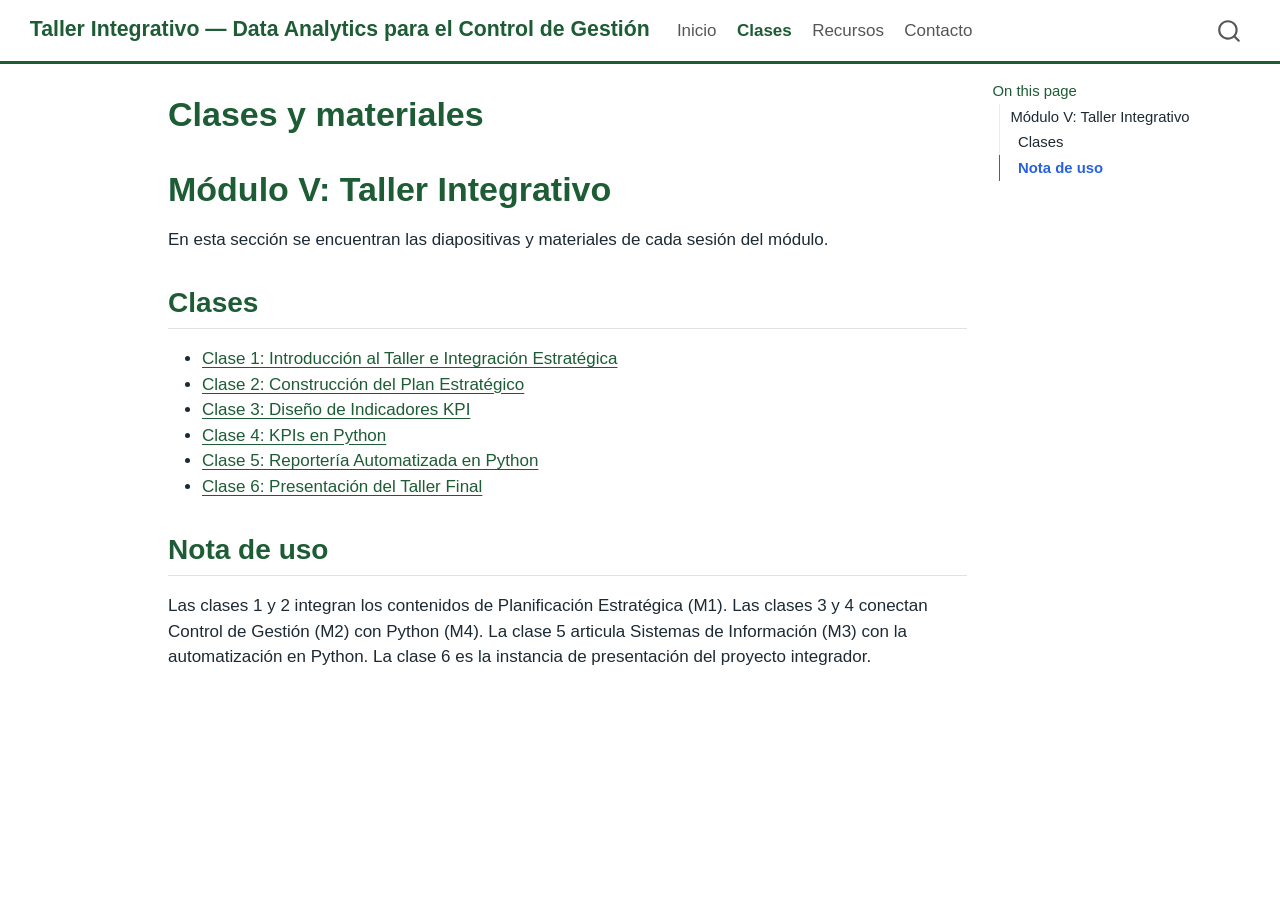
==== docs/clases/index.html @ f38a1c23 "Compilar sitio con quarto render — docs generados" ====
<!DOCTYPE html>
<html xmlns="http://www.w3.org/1999/xhtml" lang="en" xml:lang="en"><head>

<meta charset="utf-8">
<meta name="generator" content="quarto-1.9.38">

<meta name="viewport" content="width=device-width, initial-scale=1.0, user-scalable=yes">


<title>Clases y materiales – Taller Integrativo — Data Analytics para el Control de Gestión</title>
<style>
/* Default styles provided by pandoc.
** See https://pandoc.org/MANUAL.html#variables-for-html for config info.
*/
code{white-space: pre-wrap;}
span.smallcaps{font-variant: small-caps;}
div.columns{display: flex; gap: min(4vw, 1.5em);}
div.column{flex: auto; overflow-x: auto;}
div.hanging-indent{margin-left: 1.5em; text-indent: -1.5em;}
ul.task-list{list-style: none;}
ul.task-list li input[type="checkbox"] {
  width: 0.8em;
  margin: 0 0.8em 0.2em -1em; /* quarto-specific, see https://github.com/quarto-dev/quarto-cli/issues/4556 */ 
  vertical-align: middle;
}
</style>


<script src="../site_libs/quarto-nav/quarto-nav.js"></script>
<script src="../site_libs/quarto-nav/headroom.min.js"></script>
<script src="../site_libs/clipboard/clipboard.min.js"></script>
<script src="../site_libs/quarto-search/autocomplete.umd.js"></script>
<script src="../site_libs/quarto-search/fuse.min.js"></script>
<script src="../site_libs/quarto-search/quarto-search.js"></script>
<meta name="quarto:offset" content="../">
<script src="../site_libs/quarto-html/quarto.js" type="module"></script>
<script src="../site_libs/quarto-html/tabsets/tabsets.js" type="module"></script>
<script src="../site_libs/quarto-html/popper.min.js"></script>
<script src="../site_libs/quarto-html/tippy.umd.min.js"></script>
<script src="../site_libs/quarto-html/anchor.min.js"></script>
<link href="../site_libs/quarto-html/tippy.css" rel="stylesheet">
<link href="../site_libs/quarto-html/quarto-syntax-highlighting-15634bcf2e68342d4ad2dfa704d543f6.css" rel="stylesheet" id="quarto-text-highlighting-styles">
<script src="../site_libs/bootstrap/bootstrap.min.js"></script>
<link href="../site_libs/bootstrap/bootstrap-icons.css" rel="stylesheet">
<link href="../site_libs/bootstrap/bootstrap-a0f9fd0d421825b736dc1bbcbcba2219.min.css" rel="stylesheet" append-hash="true" id="quarto-bootstrap" data-mode="light">
<script id="quarto-search-options" type="application/json">{
  "location": "navbar",
  "copy-button": false,
  "collapse-after": 3,
  "panel-placement": "end",
  "type": "overlay",
  "limit": 50,
  "keyboard-shortcut": [
    "f",
    "/",
    "s"
  ],
  "show-item-context": false,
  "language": {
    "search-no-results-text": "No results",
    "search-matching-documents-text": "matching documents",
    "search-copy-link-title": "Copy link to search",
    "search-hide-matches-text": "Hide additional matches",
    "search-more-match-text": "more match in this document",
    "search-more-matches-text": "more matches in this document",
    "search-clear-button-title": "Clear",
    "search-text-placeholder": "",
    "search-detached-cancel-button-title": "Cancel",
    "search-submit-button-title": "Submit",
    "search-label": "Search"
  }
}</script>


<link rel="stylesheet" href="../styles.css">
</head>

<body class="nav-fixed quarto-light">

<div id="quarto-search-results"></div>
  <header id="quarto-header" class="headroom fixed-top">
    <nav class="navbar navbar-expand-lg " data-bs-theme="dark">
      <div class="navbar-container container-fluid">
      <div class="navbar-brand-container mx-auto">
    <a class="navbar-brand" href="../index.html">
    <span class="navbar-title">Taller Integrativo — Data Analytics para el Control de Gestión</span>
    </a>
  </div>
            <div id="quarto-search" class="" title="Search"></div>
          <button class="navbar-toggler" type="button" data-bs-toggle="collapse" data-bs-target="#navbarCollapse" aria-controls="navbarCollapse" role="menu" aria-expanded="false" aria-label="Toggle navigation" onclick="if (window.quartoToggleHeadroom) { window.quartoToggleHeadroom(); }">
  <span class="navbar-toggler-icon"></span>
</button>
          <div class="collapse navbar-collapse" id="navbarCollapse">
            <ul class="navbar-nav navbar-nav-scroll me-auto">
  <li class="nav-item">
    <a class="nav-link" href="../index.html"> 
<span class="menu-text">Inicio</span></a>
  </li>  
  <li class="nav-item">
    <a class="nav-link active" href="../clases/index.html" aria-current="page"> 
<span class="menu-text">Clases</span></a>
  </li>  
  <li class="nav-item">
    <a class="nav-link" href="../recursos.html"> 
<span class="menu-text">Recursos</span></a>
  </li>  
  <li class="nav-item">
    <a class="nav-link" href="../contacto.html"> 
<span class="menu-text">Contacto</span></a>
  </li>  
</ul>
          </div> <!-- /navcollapse -->
            <div class="quarto-navbar-tools">
</div>
      </div> <!-- /container-fluid -->
    </nav>
</header>
<!-- content -->
<div id="quarto-content" class="quarto-container page-columns page-rows-contents page-layout-article page-navbar">
<!-- sidebar -->
<!-- margin-sidebar -->
    <div id="quarto-margin-sidebar" class="sidebar margin-sidebar">
        <nav id="TOC" role="doc-toc" class="toc-active">
    <h2 id="toc-title">On this page</h2>
   
  <ul>
  <li><a href="#módulo-v-taller-integrativo" id="toc-módulo-v-taller-integrativo" class="nav-link active" data-scroll-target="#módulo-v-taller-integrativo">Módulo V: Taller Integrativo</a>
  <ul class="collapse">
  <li><a href="#clases" id="toc-clases" class="nav-link" data-scroll-target="#clases">Clases</a></li>
  <li><a href="#nota-de-uso" id="toc-nota-de-uso" class="nav-link" data-scroll-target="#nota-de-uso">Nota de uso</a></li>
  </ul></li>
  </ul>
</nav>
    </div>
<!-- main -->
<main class="content" id="quarto-document-content">

<header id="title-block-header" class="quarto-title-block default">
<div class="quarto-title">
<h1 class="title">Clases y materiales</h1>
</div>



<div class="quarto-title-meta">

    
  
    
  </div>
  


</header>


<section id="módulo-v-taller-integrativo" class="level1">
<h1>Módulo V: Taller Integrativo</h1>
<p>En esta sección se encuentran las diapositivas y materiales de cada sesión del módulo.</p>
<section id="clases" class="level2">
<h2 class="anchored" data-anchor-id="clases">Clases</h2>
<ul>
<li><a href="../clases/m05-clase01-introduccion-diagnostico.html">Clase 1: Introducción al Taller e Integración Estratégica</a></li>
<li><a href="../clases/m05-clase02-plan-estrategico.html">Clase 2: Construcción del Plan Estratégico</a></li>
<li><a href="../clases/m05-clase03-kpi-diseno.html">Clase 3: Diseño de Indicadores KPI</a></li>
<li><a href="../clases/m05-clase04-kpi-python.html">Clase 4: KPIs en Python</a></li>
<li><a href="../clases/m05-clase05-reporteria-python.html">Clase 5: Reportería Automatizada en Python</a></li>
<li><a href="../clases/m05-clase06-presentacion-taller.html">Clase 6: Presentación del Taller Final</a></li>
</ul>
</section>
<section id="nota-de-uso" class="level2">
<h2 class="anchored" data-anchor-id="nota-de-uso">Nota de uso</h2>
<p>Las clases 1 y 2 integran los contenidos de Planificación Estratégica (M1). Las clases 3 y 4 conectan Control de Gestión (M2) con Python (M4). La clase 5 articula Sistemas de Información (M3) con la automatización en Python. La clase 6 es la instancia de presentación del proyecto integrador.</p>


</section>
</section>

</main> <!-- /main -->
<script id="quarto-html-after-body" type="application/javascript">
  window.document.addEventListener("DOMContentLoaded", function (event) {
    const icon = "";
    const anchorJS = new window.AnchorJS();
    anchorJS.options = {
      placement: 'right',
      icon: icon
    };
    anchorJS.add('.anchored');
    const isCodeAnnotation = (el) => {
      for (const clz of el.classList) {
        if (clz.startsWith('code-annotation-')) {                     
          return true;
        }
      }
      return false;
    }
    const onCopySuccess = function(e) {
      // button target
      const button = e.trigger;
      // don't keep focus
      button.blur();
      // flash "checked"
      button.classList.add('code-copy-button-checked');
      var currentTitle = button.getAttribute("title");
      button.setAttribute("title", "Copied!");
      let tooltip;
      if (window.bootstrap) {
        button.setAttribute("data-bs-toggle", "tooltip");
        button.setAttribute("data-bs-placement", "left");
        button.setAttribute("data-bs-title", "Copied!");
        tooltip = new bootstrap.Tooltip(button, 
          { trigger: "manual", 
            customClass: "code-copy-button-tooltip",
            offset: [0, -8]});
        tooltip.show();    
      }
      setTimeout(function() {
        if (tooltip) {
          tooltip.hide();
          button.removeAttribute("data-bs-title");
          button.removeAttribute("data-bs-toggle");
          button.removeAttribute("data-bs-placement");
        }
        button.setAttribute("title", currentTitle);
        button.classList.remove('code-copy-button-checked');
      }, 1000);
      // clear code selection
      e.clearSelection();
    }
    const getTextToCopy = function(trigger) {
      const outerScaffold = trigger.parentElement.cloneNode(true);
      const codeEl = outerScaffold.querySelector('code');
      for (const childEl of codeEl.children) {
        if (isCodeAnnotation(childEl)) {
          childEl.remove();
        }
      }
      return codeEl.innerText;
    }
    const clipboard = new window.ClipboardJS('.code-copy-button:not([data-in-quarto-modal])', {
      text: getTextToCopy
    });
    clipboard.on('success', onCopySuccess);
    if (window.document.getElementById('quarto-embedded-source-code-modal')) {
      const clipboardModal = new window.ClipboardJS('.code-copy-button[data-in-quarto-modal]', {
        text: getTextToCopy,
        container: window.document.getElementById('quarto-embedded-source-code-modal')
      });
      clipboardModal.on('success', onCopySuccess);
    }
      var localhostRegex = new RegExp(/^(?:http|https):\/\/localhost\:?[0-9]*\//);
      var mailtoRegex = new RegExp(/^mailto:/);
        var filterRegex = new RegExp('/' + window.location.host + '/');
      var isInternal = (href) => {
          return filterRegex.test(href) || localhostRegex.test(href) || mailtoRegex.test(href);
      }
      // Inspect non-navigation links and adorn them if external
     var links = window.document.querySelectorAll('a[href]:not(.nav-link):not(.navbar-brand):not(.toc-action):not(.sidebar-link):not(.sidebar-item-toggle):not(.pagination-link):not(.no-external):not([aria-hidden]):not(.dropdown-item):not(.quarto-navigation-tool):not(.about-link)');
      for (var i=0; i<links.length; i++) {
        const link = links[i];
        if (!isInternal(link.href)) {
          // undo the damage that might have been done by quarto-nav.js in the case of
          // links that we want to consider external
          if (link.dataset.originalHref !== undefined) {
            link.href = link.dataset.originalHref;
          }
        }
      }
    function tippyHover(el, contentFn, onTriggerFn, onUntriggerFn) {
      const config = {
        allowHTML: true,
        maxWidth: 500,
        delay: 100,
        arrow: false,
        appendTo: function(el) {
            return el.parentElement;
        },
        interactive: true,
        interactiveBorder: 10,
        theme: 'quarto',
        placement: 'bottom-start',
      };
      if (contentFn) {
        config.content = contentFn;
      }
      if (onTriggerFn) {
        config.onTrigger = onTriggerFn;
      }
      if (onUntriggerFn) {
        config.onUntrigger = onUntriggerFn;
      }
      window.tippy(el, config); 
    }
    const noterefs = window.document.querySelectorAll('a[role="doc-noteref"]');
    for (var i=0; i<noterefs.length; i++) {
      const ref = noterefs[i];
      tippyHover(ref, function() {
        // use id or data attribute instead here
        let href = ref.getAttribute('data-footnote-href') || ref.getAttribute('href');
        try { href = new URL(href).hash; } catch {}
        const id = href.replace(/^#\/?/, "");
        const note = window.document.getElementById(id);
        if (note) {
          return note.innerHTML;
        } else {
          return "";
        }
      });
    }
    const xrefs = window.document.querySelectorAll('a.quarto-xref');
    const processXRef = (id, note) => {
      // Strip column container classes
      const stripColumnClz = (el) => {
        el.classList.remove("page-full", "page-columns");
        if (el.children) {
          for (const child of el.children) {
            stripColumnClz(child);
          }
        }
      }
      stripColumnClz(note)
      if (id === null || id.startsWith('sec-')) {
        // Special case sections, only their first couple elements
        const container = document.createElement("div");
        if (note.children && note.children.length > 2) {
          container.appendChild(note.children[0].cloneNode(true));
          for (let i = 1; i < note.children.length; i++) {
            const child = note.children[i];
            if (child.tagName === "P" && child.innerText === "") {
              continue;
            } else {
              container.appendChild(child.cloneNode(true));
              break;
            }
          }
          if (window.Quarto?.typesetMath) {
            window.Quarto.typesetMath(container);
          }
          return container.innerHTML
        } else {
          if (window.Quarto?.typesetMath) {
            window.Quarto.typesetMath(note);
          }
          return note.innerHTML;
        }
      } else {
        // Remove any anchor links if they are present
        const anchorLink = note.querySelector('a.anchorjs-link');
        if (anchorLink) {
          anchorLink.remove();
        }
        if (window.Quarto?.typesetMath) {
          window.Quarto.typesetMath(note);
        }
        if (note.classList.contains("callout")) {
          return note.outerHTML;
        } else {
          return note.innerHTML;
        }
      }
    }
    for (var i=0; i<xrefs.length; i++) {
      const xref = xrefs[i];
      tippyHover(xref, undefined, function(instance) {
        instance.disable();
        let url = xref.getAttribute('href');
        let hash = undefined; 
        if (url.startsWith('#')) {
          hash = url;
        } else {
          try { hash = new URL(url).hash; } catch {}
        }
        if (hash) {
          const id = hash.replace(/^#\/?/, "");
          const note = window.document.getElementById(id);
          if (note !== null) {
            try {
              const html = processXRef(id, note.cloneNode(true));
              instance.setContent(html);
            } finally {
              instance.enable();
              instance.show();
            }
          } else {
            // See if we can fetch this
            fetch(url.split('#')[0])
            .then(res => res.text())
            .then(html => {
              const parser = new DOMParser();
              const htmlDoc = parser.parseFromString(html, "text/html");
              const note = htmlDoc.getElementById(id);
              if (note !== null) {
                const html = processXRef(id, note);
                instance.setContent(html);
              } 
            }).finally(() => {
              instance.enable();
              instance.show();
            });
          }
        } else {
          // See if we can fetch a full url (with no hash to target)
          // This is a special case and we should probably do some content thinning / targeting
          fetch(url)
          .then(res => res.text())
          .then(html => {
            const parser = new DOMParser();
            const htmlDoc = parser.parseFromString(html, "text/html");
            const note = htmlDoc.querySelector('main.content');
            if (note !== null) {
              // This should only happen for chapter cross references
              // (since there is no id in the URL)
              // remove the first header
              if (note.children.length > 0 && note.children[0].tagName === "HEADER") {
                note.children[0].remove();
              }
              const html = processXRef(null, note);
              instance.setContent(html);
            } 
          }).finally(() => {
            instance.enable();
            instance.show();
          });
        }
      }, function(instance) {
      });
    }
        let selectedAnnoteEl;
        const selectorForAnnotation = ( cell, annotation) => {
          let cellAttr = 'data-code-cell="' + cell + '"';
          let lineAttr = 'data-code-annotation="' +  annotation + '"';
          const selector = 'span[' + cellAttr + '][' + lineAttr + ']';
          return selector;
        }
        const selectCodeLines = (annoteEl) => {
          const doc = window.document;
          const targetCell = annoteEl.getAttribute("data-target-cell");
          const targetAnnotation = annoteEl.getAttribute("data-target-annotation");
          const annoteSpan = window.document.querySelector(selectorForAnnotation(targetCell, targetAnnotation));
          const lines = annoteSpan.getAttribute("data-code-lines").split(",");
          const lineIds = lines.map((line) => {
            return targetCell + "-" + line;
          })
          let top = null;
          let height = null;
          let parent = null;
          if (lineIds.length > 0) {
              //compute the position of the single el (top and bottom and make a div)
              const el = window.document.getElementById(lineIds[0]);
              top = el.offsetTop;
              height = el.offsetHeight;
              parent = el.parentElement.parentElement;
            if (lineIds.length > 1) {
              const lastEl = window.document.getElementById(lineIds[lineIds.length - 1]);
              const bottom = lastEl.offsetTop + lastEl.offsetHeight;
              height = bottom - top;
            }
            if (top !== null && height !== null && parent !== null) {
              // cook up a div (if necessary) and position it 
              let div = window.document.getElementById("code-annotation-line-highlight");
              if (div === null) {
                div = window.document.createElement("div");
                div.setAttribute("id", "code-annotation-line-highlight");
                div.style.position = 'absolute';
                parent.appendChild(div);
              }
              div.style.top = top - 2 + "px";
              div.style.height = height + 4 + "px";
              div.style.left = 0;
              let gutterDiv = window.document.getElementById("code-annotation-line-highlight-gutter");
              if (gutterDiv === null) {
                gutterDiv = window.document.createElement("div");
                gutterDiv.setAttribute("id", "code-annotation-line-highlight-gutter");
                gutterDiv.style.position = 'absolute';
                const codeCell = window.document.getElementById(targetCell);
                const gutter = codeCell.querySelector('.code-annotation-gutter');
                gutter.appendChild(gutterDiv);
              }
              gutterDiv.style.top = top - 2 + "px";
              gutterDiv.style.height = height + 4 + "px";
            }
            selectedAnnoteEl = annoteEl;
          }
        };
        const unselectCodeLines = () => {
          const elementsIds = ["code-annotation-line-highlight", "code-annotation-line-highlight-gutter"];
          elementsIds.forEach((elId) => {
            const div = window.document.getElementById(elId);
            if (div) {
              div.remove();
            }
          });
          selectedAnnoteEl = undefined;
        };
          // Handle positioning of the toggle
      window.addEventListener(
        "resize",
        throttle(() => {
          elRect = undefined;
          if (selectedAnnoteEl) {
            selectCodeLines(selectedAnnoteEl);
          }
        }, 10)
      );
      function throttle(fn, ms) {
      let throttle = false;
      let timer;
        return (...args) => {
          if(!throttle) { // first call gets through
              fn.apply(this, args);
              throttle = true;
          } else { // all the others get throttled
              if(timer) clearTimeout(timer); // cancel #2
              timer = setTimeout(() => {
                fn.apply(this, args);
                timer = throttle = false;
              }, ms);
          }
        };
      }
        // Attach click handler to the DT
        const annoteDls = window.document.querySelectorAll('dt[data-target-cell]');
        for (const annoteDlNode of annoteDls) {
          annoteDlNode.addEventListener('click', (event) => {
            const clickedEl = event.target;
            if (clickedEl !== selectedAnnoteEl) {
              unselectCodeLines();
              const activeEl = window.document.querySelector('dt[data-target-cell].code-annotation-active');
              if (activeEl) {
                activeEl.classList.remove('code-annotation-active');
              }
              selectCodeLines(clickedEl);
              clickedEl.classList.add('code-annotation-active');
            } else {
              // Unselect the line
              unselectCodeLines();
              clickedEl.classList.remove('code-annotation-active');
            }
          });
        }
    const findCites = (el) => {
      const parentEl = el.parentElement;
      if (parentEl) {
        const cites = parentEl.dataset.cites;
        if (cites) {
          return {
            el,
            cites: cites.split(' ')
          };
        } else {
          return findCites(el.parentElement)
        }
      } else {
        return undefined;
      }
    };
    var bibliorefs = window.document.querySelectorAll('a[role="doc-biblioref"]');
    for (var i=0; i<bibliorefs.length; i++) {
      const ref = bibliorefs[i];
      const citeInfo = findCites(ref);
      if (citeInfo) {
        tippyHover(citeInfo.el, function() {
          var popup = window.document.createElement('div');
          citeInfo.cites.forEach(function(cite) {
            var citeDiv = window.document.createElement('div');
            citeDiv.classList.add('hanging-indent');
            citeDiv.classList.add('csl-entry');
            var biblioDiv = window.document.getElementById('ref-' + cite);
            if (biblioDiv) {
              citeDiv.innerHTML = biblioDiv.innerHTML;
            }
            popup.appendChild(citeDiv);
          });
          return popup.innerHTML;
        });
      }
    }
  });
  </script>
</div> <!-- /content -->




</body></html>
---- docs/site_libs/quarto-html/tippy.css ----
.tippy-box[data-animation=fade][data-state=hidden]{opacity:0}[data-tippy-root]{max-width:calc(100vw - 10px)}.tippy-box{position:relative;background-color:#333;color:#fff;border-radius:4px;font-size:14px;line-height:1.4;white-space:normal;outline:0;transition-property:transform,visibility,opacity}.tippy-box[data-placement^=top]>.tippy-arrow{bottom:0}.tippy-box[data-placement^=top]>.tippy-arrow:before{bottom:-7px;left:0;border-width:8px 8px 0;border-top-color:initial;transform-origin:center top}.tippy-box[data-placement^=bottom]>.tippy-arrow{top:0}.tippy-box[data-placement^=bottom]>.tippy-arrow:before{top:-7px;left:0;border-width:0 8px 8px;border-bottom-color:initial;transform-origin:center bottom}.tippy-box[data-placement^=left]>.tippy-arrow{right:0}.tippy-box[data-placement^=left]>.tippy-arrow:before{border-width:8px 0 8px 8px;border-left-color:initial;right:-7px;transform-origin:center left}.tippy-box[data-placement^=right]>.tippy-arrow{left:0}.tippy-box[data-placement^=right]>.tippy-arrow:before{left:-7px;border-width:8px 8px 8px 0;border-right-color:initial;transform-origin:center right}.tippy-box[data-inertia][data-state=visible]{transition-timing-function:cubic-bezier(.54,1.5,.38,1.11)}.tippy-arrow{width:16px;height:16px;color:#333}.tippy-arrow:before{content:"";position:absolute;border-color:transparent;border-style:solid}.tippy-content{position:relative;padding:5px 9px;z-index:1}
---- docs/site_libs/quarto-html/quarto-syntax-highlighting-15634bcf2e68342d4ad2dfa704d543f6.css ----
/* quarto syntax highlight colors */
:root {
  --quarto-hl-ot-color: #003B4F;
  --quarto-hl-at-color: #657422;
  --quarto-hl-ss-color: #20794D;
  --quarto-hl-an-color: #5E5E5E;
  --quarto-hl-fu-color: #4758AB;
  --quarto-hl-st-color: #20794D;
  --quarto-hl-cf-color: #003B4F;
  --quarto-hl-op-color: #5E5E5E;
  --quarto-hl-er-color: #AD0000;
  --quarto-hl-bn-color: #AD0000;
  --quarto-hl-al-color: #AD0000;
  --quarto-hl-va-color: #111111;
  --quarto-hl-bu-color: inherit;
  --quarto-hl-ex-color: inherit;
  --quarto-hl-pp-color: #AD0000;
  --quarto-hl-in-color: #5E5E5E;
  --quarto-hl-vs-color: #20794D;
  --quarto-hl-wa-color: #5E5E5E;
  --quarto-hl-do-color: #5E5E5E;
  --quarto-hl-im-color: #00769E;
  --quarto-hl-ch-color: #20794D;
  --quarto-hl-dt-color: #AD0000;
  --quarto-hl-fl-color: #AD0000;
  --quarto-hl-co-color: #5E5E5E;
  --quarto-hl-cv-color: #5E5E5E;
  --quarto-hl-cn-color: #8f5902;
  --quarto-hl-sc-color: #5E5E5E;
  --quarto-hl-dv-color: #AD0000;
  --quarto-hl-kw-color: #003B4F;
}

/* other quarto variables */
:root {
  --quarto-font-monospace: SFMono-Regular, Menlo, Monaco, Consolas, "Liberation Mono", "Courier New", monospace;
}

/* syntax highlight based on Pandoc's rules */
pre > code.sourceCode > span {
  color: #003B4F;
}

code.sourceCode > span {
  color: #003B4F;
}

div.sourceCode,
div.sourceCode pre.sourceCode {
  color: #003B4F;
}

/* Normal */
code span {
  color: #003B4F;
}

/* Alert */
code span.al {
  color: #AD0000;
  font-style: inherit;
}

/* Annotation */
code span.an {
  color: #5E5E5E;
  font-style: inherit;
}

/* Attribute */
code span.at {
  color: #657422;
  font-style: inherit;
}

/* BaseN */
code span.bn {
  color: #AD0000;
  font-style: inherit;
}

/* BuiltIn */
code span.bu {
  font-style: inherit;
}

/* ControlFlow */
code span.cf {
  color: #003B4F;
  font-weight: bold;
  font-style: inherit;
}

/* Char */
code span.ch {
  color: #20794D;
  font-style: inherit;
}

/* Constant */
code span.cn {
  color: #8f5902;
  font-style: inherit;
}

/* Comment */
code span.co {
  color: #5E5E5E;
  font-style: inherit;
}

/* CommentVar */
code span.cv {
  color: #5E5E5E;
  font-style: italic;
}

/* Documentation */
code span.do {
  color: #5E5E5E;
  font-style: italic;
}

/* DataType */
code span.dt {
  color: #AD0000;
  font-style: inherit;
}

/* DecVal */
code span.dv {
  color: #AD0000;
  font-style: inherit;
}

/* Error */
code span.er {
  color: #AD0000;
  font-style: inherit;
}

/* Extension */
code span.ex {
  font-style: inherit;
}

/* Float */
code span.fl {
  color: #AD0000;
  font-style: inherit;
}

/* Function */
code span.fu {
  color: #4758AB;
  font-style: inherit;
}

/* Import */
code span.im {
  color: #00769E;
  font-style: inherit;
}

/* Information */
code span.in {
  color: #5E5E5E;
  font-style: inherit;
}

/* Keyword */
code span.kw {
  color: #003B4F;
  font-weight: bold;
  font-style: inherit;
}

/* Operator */
code span.op {
  color: #5E5E5E;
  font-style: inherit;
}

/* Other */
code span.ot {
  color: #003B4F;
  font-style: inherit;
}

/* Preprocessor */
code span.pp {
  color: #AD0000;
  font-style: inherit;
}

/* SpecialChar */
code span.sc {
  color: #5E5E5E;
  font-style: inherit;
}

/* SpecialString */
code span.ss {
  color: #20794D;
  font-style: inherit;
}

/* String */
code span.st {
  color: #20794D;
  font-style: inherit;
}

/* Variable */
code span.va {
  color: #111111;
  font-style: inherit;
}

/* VerbatimString */
code span.vs {
  color: #20794D;
  font-style: inherit;
}

/* Warning */
code span.wa {
  color: #5E5E5E;
  font-style: italic;
}

.prevent-inlining {
  content: "</";
}

/*# sourceMappingURL=f23921c56f73e400b49028c9186a1aa0.css.map */
---- docs/styles.css ----
/* css styles — UST Taller Integrativo */

:root {
  --site-accent:      #1D5C35;
  --site-accent-lime: #8FA62A;
  --site-accent-soft: #e8f0eb;
  --site-text:        #1d2a33;
}

body {
  color: var(--site-text);
  font-family: "Calibri", "Segoe UI", sans-serif;
}

.navbar {
  border-bottom: 3px solid var(--site-accent);
  background-color: #ffffff;
}

.navbar-brand,
.nav-link.active {
  font-weight: 700;
  color: var(--site-accent) !important;
}

.quarto-title-block .quarto-title-banner {
  background: linear-gradient(135deg, var(--site-accent-soft), #ffffff);
  border-bottom: 1px solid #c8d8cc;
}

h1, h2, h3 {
  color: var(--site-accent);
}

a {
  color: var(--site-accent);
}

a:hover {
  color: var(--site-accent-lime);
}
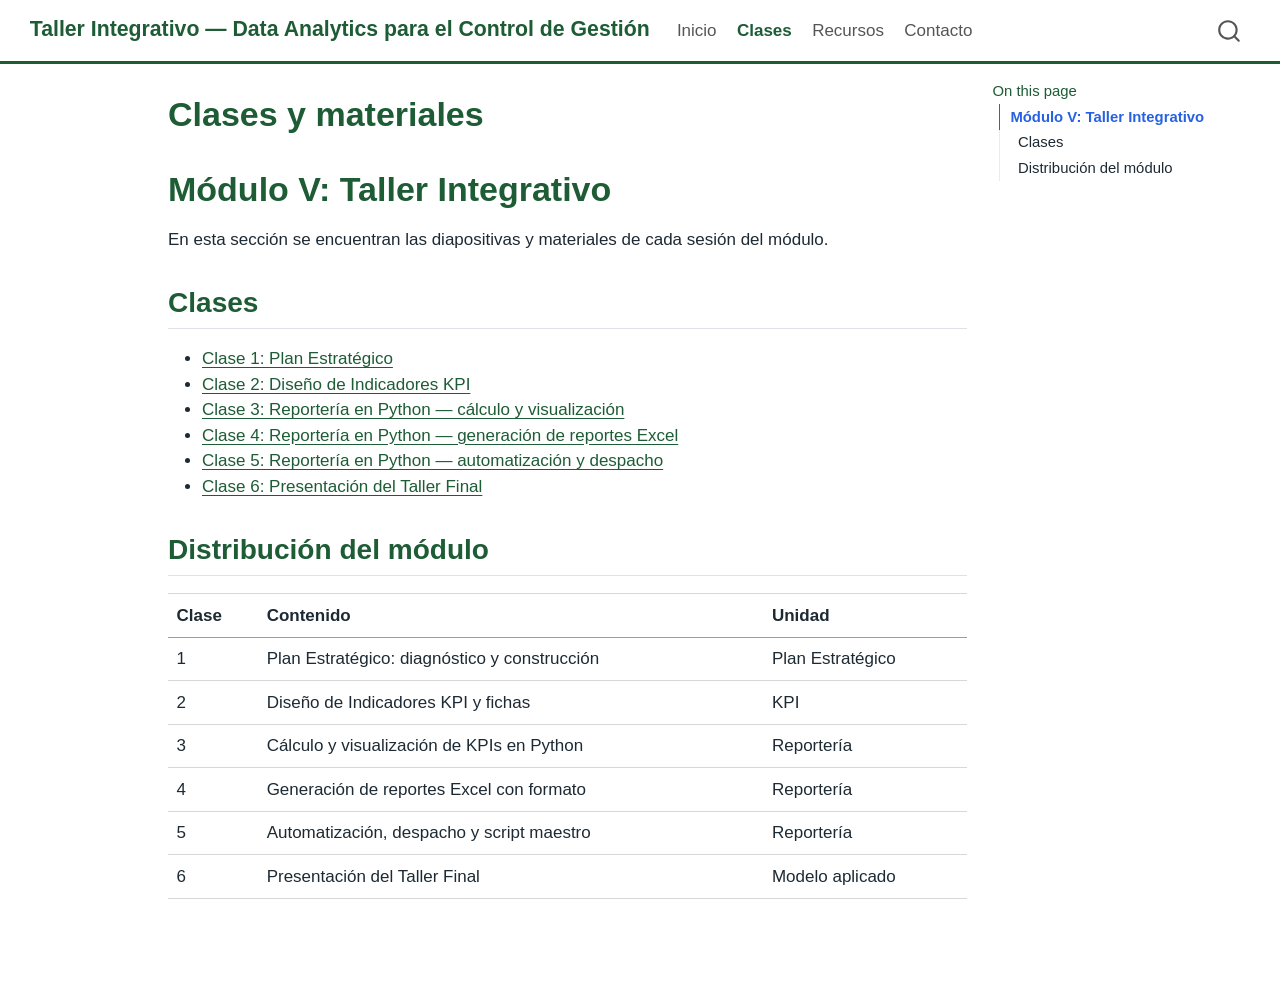
==== commit 1cc6daac: "Reestructurar 6 clases: 1 PE, 1 KPI, 3 reportería Python, 1 presentación" ====
--- a/docs/clases/index.html
+++ b/docs/clases/index.html
@@ -127,7 +127,7 @@
   <li><a href="#módulo-v-taller-integrativo" id="toc-módulo-v-taller-integrativo" class="nav-link active" data-scroll-target="#módulo-v-taller-integrativo">Módulo V: Taller Integrativo</a>
   <ul class="collapse">
   <li><a href="#clases" id="toc-clases" class="nav-link" data-scroll-target="#clases">Clases</a></li>
-  <li><a href="#nota-de-uso" id="toc-nota-de-uso" class="nav-link" data-scroll-target="#nota-de-uso">Nota de uso</a></li>
+  <li><a href="#distribución-del-módulo" id="toc-distribución-del-módulo" class="nav-link" data-scroll-target="#distribución-del-módulo">Distribución del módulo</a></li>
   </ul></li>
   </ul>
 </nav>
@@ -160,17 +160,57 @@
 <section id="clases" class="level2">
 <h2 class="anchored" data-anchor-id="clases">Clases</h2>
 <ul>
-<li><a href="../clases/m05-clase01-introduccion-diagnostico.html">Clase 1: Introducción al Taller e Integración Estratégica</a></li>
-<li><a href="../clases/m05-clase02-plan-estrategico.html">Clase 2: Construcción del Plan Estratégico</a></li>
-<li><a href="../clases/m05-clase03-kpi-diseno.html">Clase 3: Diseño de Indicadores KPI</a></li>
-<li><a href="../clases/m05-clase04-kpi-python.html">Clase 4: KPIs en Python</a></li>
-<li><a href="../clases/m05-clase05-reporteria-python.html">Clase 5: Reportería Automatizada en Python</a></li>
+<li><a href="../clases/m05-clase01-introduccion-diagnostico.html">Clase 1: Plan Estratégico</a></li>
+<li><a href="../clases/m05-clase02-plan-estrategico.html">Clase 2: Diseño de Indicadores KPI</a></li>
+<li><a href="../clases/m05-clase03-kpi-diseno.html">Clase 3: Reportería en Python — cálculo y visualización</a></li>
+<li><a href="../clases/m05-clase04-kpi-python.html">Clase 4: Reportería en Python — generación de reportes Excel</a></li>
+<li><a href="../clases/m05-clase05-reporteria-python.html">Clase 5: Reportería en Python — automatización y despacho</a></li>
 <li><a href="../clases/m05-clase06-presentacion-taller.html">Clase 6: Presentación del Taller Final</a></li>
 </ul>
 </section>
-<section id="nota-de-uso" class="level2">
-<h2 class="anchored" data-anchor-id="nota-de-uso">Nota de uso</h2>
-<p>Las clases 1 y 2 integran los contenidos de Planificación Estratégica (M1). Las clases 3 y 4 conectan Control de Gestión (M2) con Python (M4). La clase 5 articula Sistemas de Información (M3) con la automatización en Python. La clase 6 es la instancia de presentación del proyecto integrador.</p>
+<section id="distribución-del-módulo" class="level2">
+<h2 class="anchored" data-anchor-id="distribución-del-módulo">Distribución del módulo</h2>
+<table class="caption-top table">
+<thead>
+<tr class="header">
+<th>Clase</th>
+<th>Contenido</th>
+<th>Unidad</th>
+</tr>
+</thead>
+<tbody>
+<tr class="odd">
+<td>1</td>
+<td>Plan Estratégico: diagnóstico y construcción</td>
+<td>Plan Estratégico</td>
+</tr>
+<tr class="even">
+<td>2</td>
+<td>Diseño de Indicadores KPI y fichas</td>
+<td>KPI</td>
+</tr>
+<tr class="odd">
+<td>3</td>
+<td>Cálculo y visualización de KPIs en Python</td>
+<td>Reportería</td>
+</tr>
+<tr class="even">
+<td>4</td>
+<td>Generación de reportes Excel con formato</td>
+<td>Reportería</td>
+</tr>
+<tr class="odd">
+<td>5</td>
+<td>Automatización, despacho y script maestro</td>
+<td>Reportería</td>
+</tr>
+<tr class="even">
+<td>6</td>
+<td>Presentación del Taller Final</td>
+<td>Modelo aplicado</td>
+</tr>
+</tbody>
+</table>
 
 
 </section>
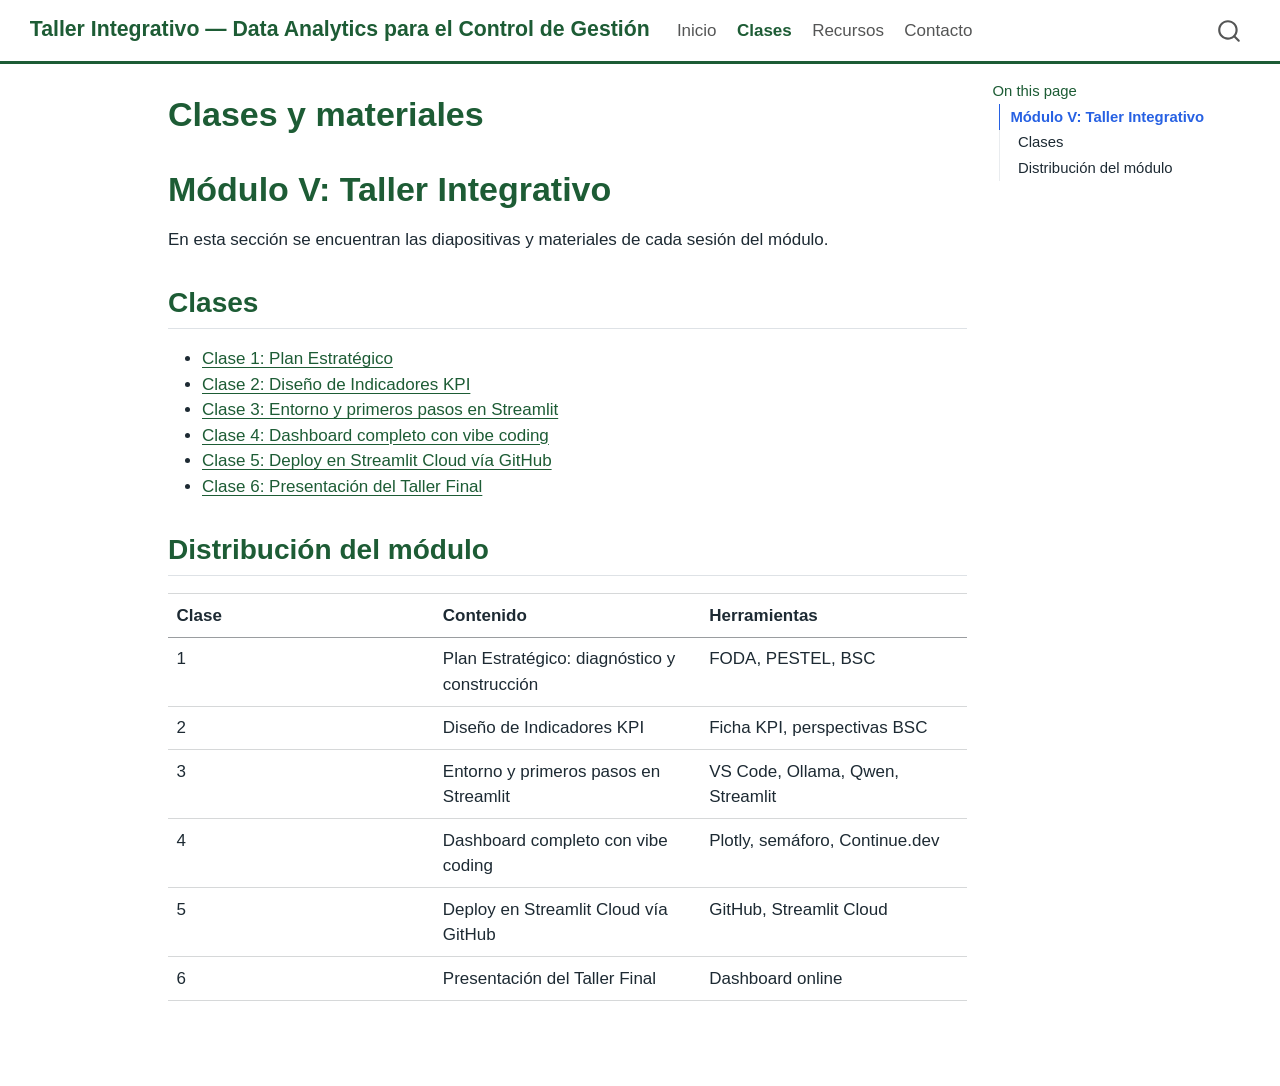
==== commit 27e0083d: "Clases 3-4-5: progresion Streamlit con vibe coding y deploy GitHub" ====
--- a/docs/clases/index.html
+++ b/docs/clases/index.html
@@ -162,52 +162,57 @@
 <ul>
 <li><a href="../clases/m05-clase01-introduccion-diagnostico.html">Clase 1: Plan Estratégico</a></li>
 <li><a href="../clases/m05-clase02-plan-estrategico.html">Clase 2: Diseño de Indicadores KPI</a></li>
-<li><a href="../clases/m05-clase03-kpi-diseno.html">Clase 3: Reportería en Python — cálculo y visualización</a></li>
-<li><a href="../clases/m05-clase04-kpi-python.html">Clase 4: Reportería en Python — generación de reportes Excel</a></li>
-<li><a href="../clases/m05-clase05-reporteria-python.html">Clase 5: Reportería en Python — automatización y despacho</a></li>
+<li><a href="../clases/m05-clase03-kpi-diseno.html">Clase 3: Entorno y primeros pasos en Streamlit</a></li>
+<li><a href="../clases/m05-clase04-kpi-python.html">Clase 4: Dashboard completo con vibe coding</a></li>
+<li><a href="../clases/m05-clase05-reporteria-python.html">Clase 5: Deploy en Streamlit Cloud vía GitHub</a></li>
 <li><a href="../clases/m05-clase06-presentacion-taller.html">Clase 6: Presentación del Taller Final</a></li>
 </ul>
 </section>
 <section id="distribución-del-módulo" class="level2">
 <h2 class="anchored" data-anchor-id="distribución-del-módulo">Distribución del módulo</h2>
 <table class="caption-top table">
+<colgroup>
+<col style="width: 33%">
+<col style="width: 33%">
+<col style="width: 33%">
+</colgroup>
 <thead>
 <tr class="header">
 <th>Clase</th>
 <th>Contenido</th>
-<th>Unidad</th>
+<th>Herramientas</th>
 </tr>
 </thead>
 <tbody>
 <tr class="odd">
 <td>1</td>
 <td>Plan Estratégico: diagnóstico y construcción</td>
-<td>Plan Estratégico</td>
+<td>FODA, PESTEL, BSC</td>
 </tr>
 <tr class="even">
 <td>2</td>
-<td>Diseño de Indicadores KPI y fichas</td>
-<td>KPI</td>
+<td>Diseño de Indicadores KPI</td>
+<td>Ficha KPI, perspectivas BSC</td>
 </tr>
 <tr class="odd">
 <td>3</td>
-<td>Cálculo y visualización de KPIs en Python</td>
-<td>Reportería</td>
+<td>Entorno y primeros pasos en Streamlit</td>
+<td>VS Code, Ollama, Qwen, Streamlit</td>
 </tr>
 <tr class="even">
 <td>4</td>
-<td>Generación de reportes Excel con formato</td>
-<td>Reportería</td>
+<td>Dashboard completo con vibe coding</td>
+<td>Plotly, semáforo, Continue.dev</td>
 </tr>
 <tr class="odd">
 <td>5</td>
-<td>Automatización, despacho y script maestro</td>
-<td>Reportería</td>
+<td>Deploy en Streamlit Cloud vía GitHub</td>
+<td>GitHub, Streamlit Cloud</td>
 </tr>
 <tr class="even">
 <td>6</td>
 <td>Presentación del Taller Final</td>
-<td>Modelo aplicado</td>
+<td>Dashboard online</td>
 </tr>
 </tbody>
 </table>
